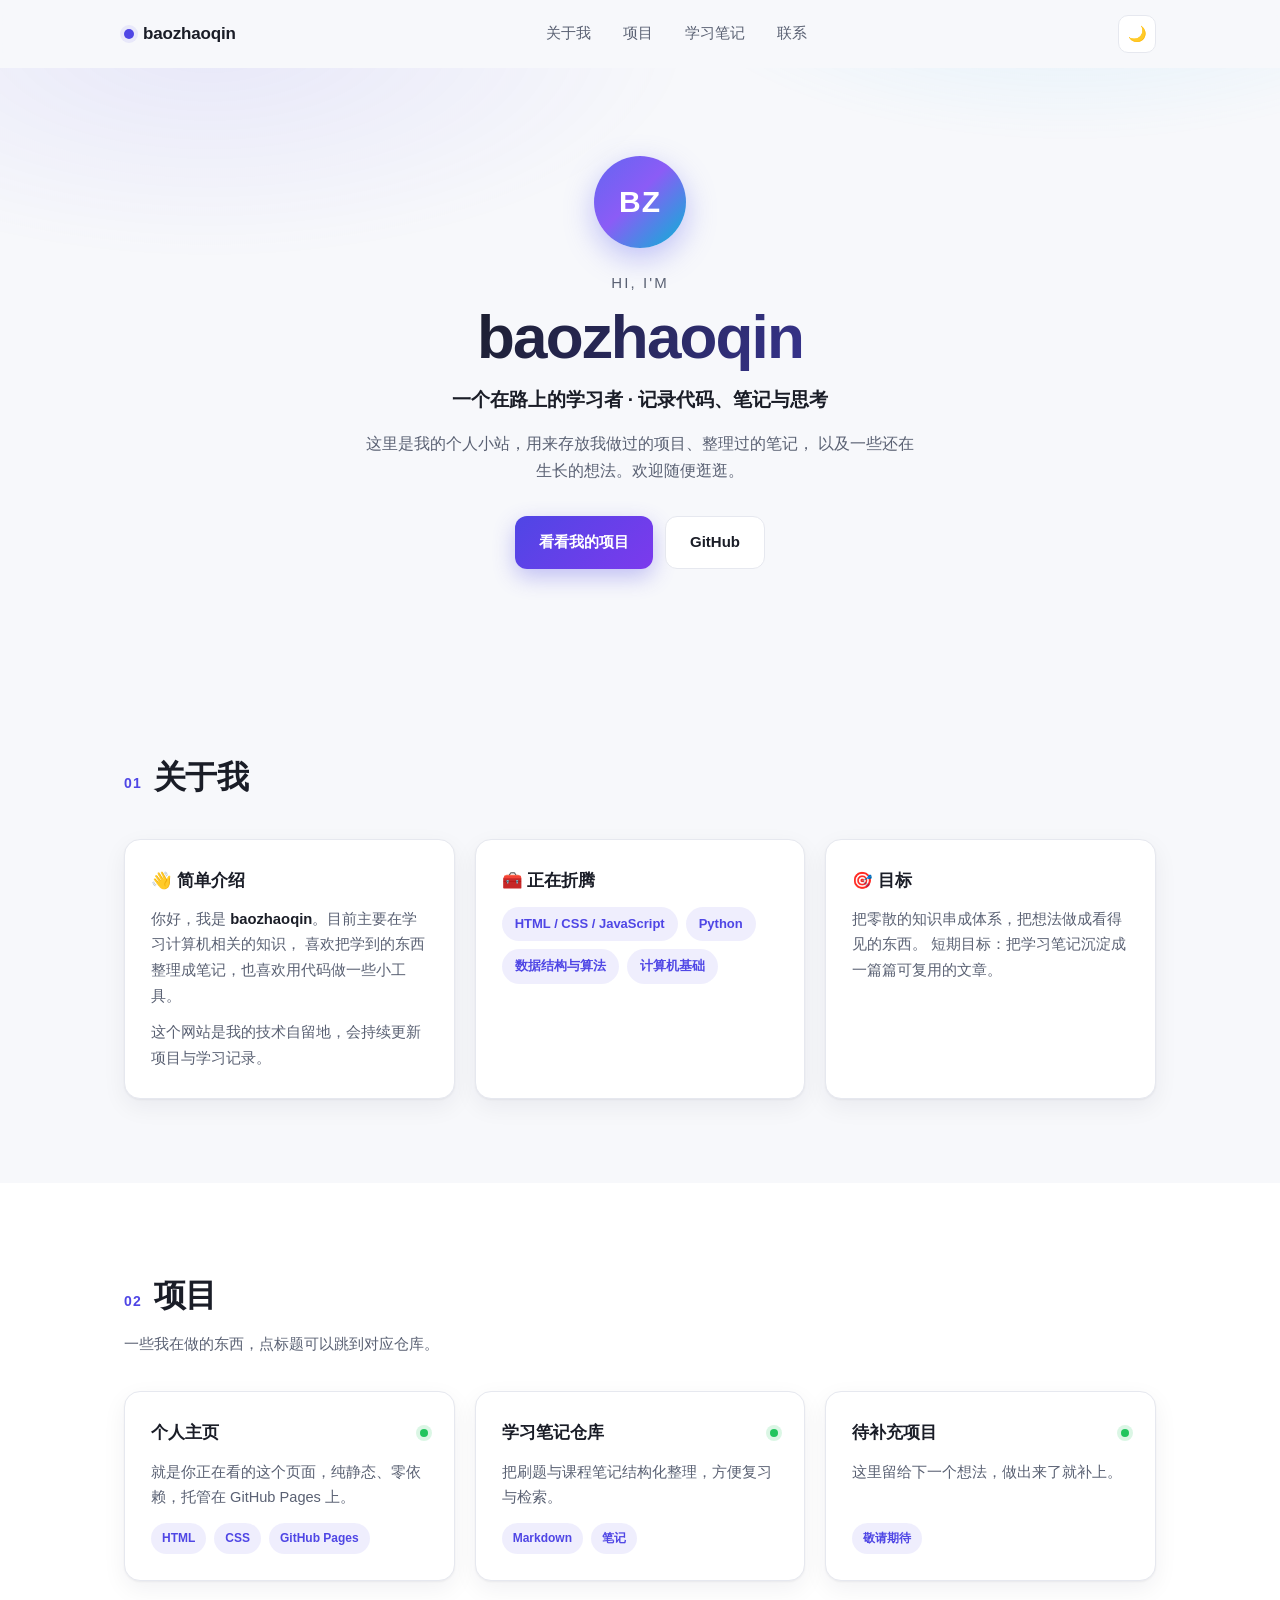
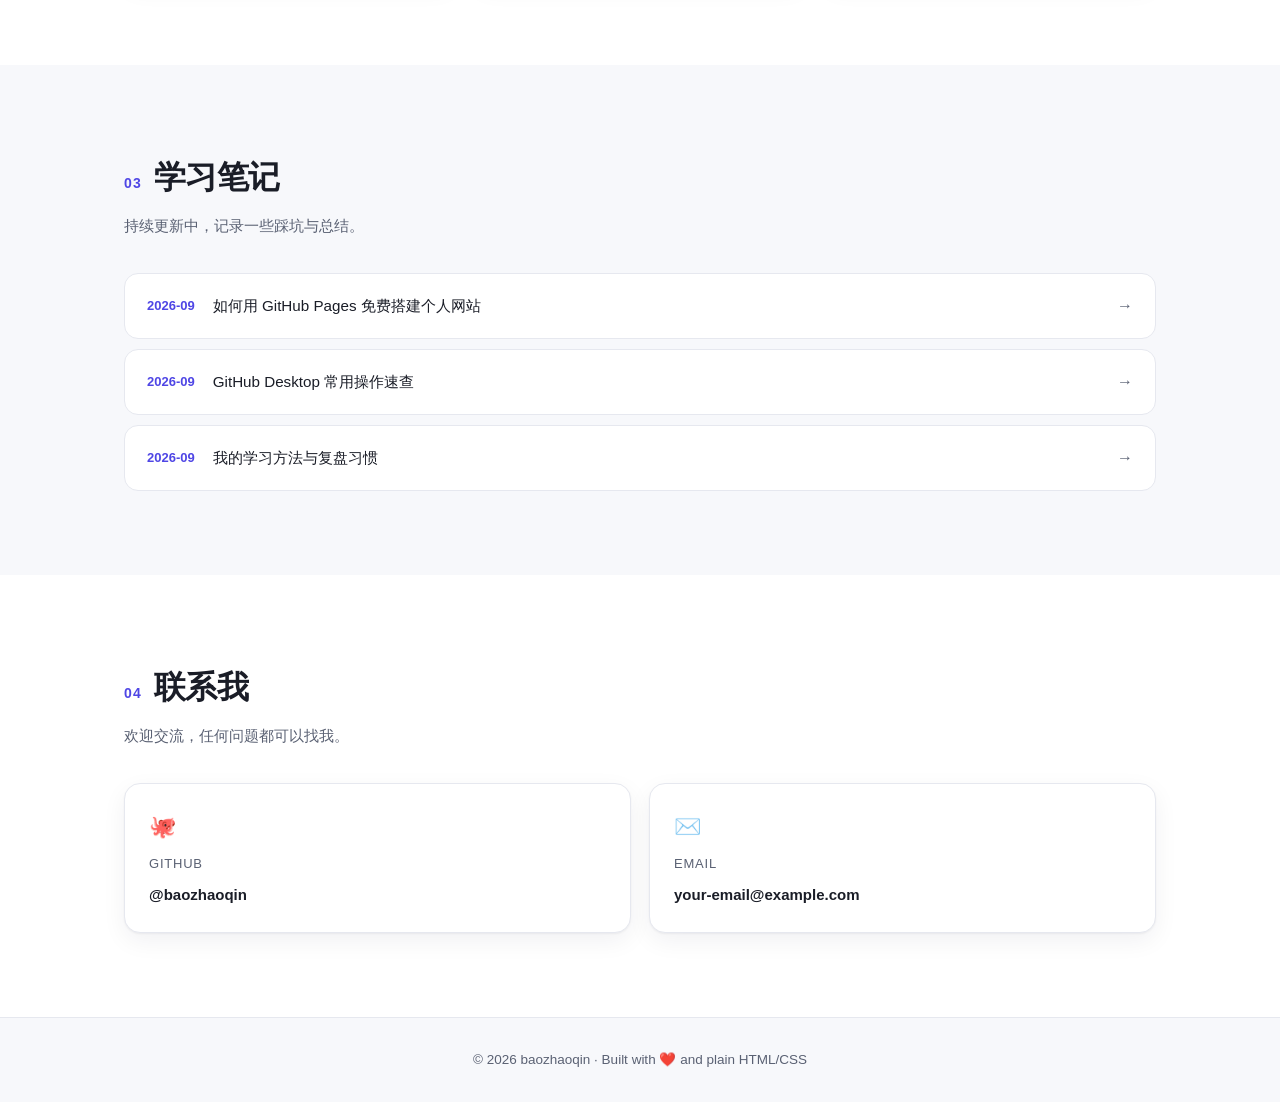
==== index.html @ 9c939b8f "Add personal homepage" ====
<!DOCTYPE html>
<html lang="zh-CN">
<head>
  <meta charset="UTF-8" />
  <meta name="viewport" content="width=device-width, initial-scale=1.0" />
  <title>baozhaoqin · Personal Homepage</title>
  <meta name="description" content="baozhaoqin 的个人主页 —— 项目、学习笔记与联系方式。" />
  <link rel="stylesheet" href="style.css" />
  <link rel="icon" href="data:image/svg+xml,<svg xmlns='http://www.w3.org/2000/svg' viewBox='0 0 100 100'><text y='.9em' font-size='90'>🌱</text></svg>" />
</head>
<body>
  <!-- ===== 顶部导航 ===== -->
  <header class="nav" id="nav">
    <div class="nav-inner">
      <a class="brand" href="#top">
        <span class="brand-dot"></span>baozhaoqin
      </a>

      <nav class="nav-links" id="navLinks">
        <a href="#about">关于我</a>
        <a href="#projects">项目</a>
        <a href="#notes">学习笔记</a>
        <a href="#contact">联系</a>
      </nav>

      <div class="nav-actions">
        <button class="theme-btn" id="themeBtn" type="button" aria-label="切换主题">
          <span id="themeIcon">🌙</span>
        </button>
        <button class="menu-btn" id="menuBtn" type="button" aria-label="菜单">
          <span></span><span></span><span></span>
        </button>
      </div>
    </div>
  </header>

  <main id="top">
    <!-- ===== 首屏 ===== -->
    <section class="hero">
      <div class="hero-bg" aria-hidden="true"></div>
      <div class="wrap hero-inner">
        <div class="avatar">BZ</div>
        <p class="hero-hello">Hi, I'm</p>
        <h1 class="hero-name">baozhaoqin</h1>
        <p class="hero-tagline">
          一个在路上的学习者 · 记录代码、笔记与思考
        </p>
        <p class="hero-desc">
          这里是我的个人小站，用来存放我做过的项目、整理过的笔记，
          以及一些还在生长的想法。欢迎随便逛逛。
        </p>
        <div class="hero-btns">
          <a class="btn btn-primary" href="#projects">看看我的项目</a>
          <a class="btn btn-ghost" href="https://github.com/baozhaoqin" target="_blank" rel="noopener">GitHub</a>
        </div>
      </div>
    </section>

    <!-- ===== 关于我 ===== -->
    <section class="section" id="about">
      <div class="wrap">
        <h2 class="section-title"><span class="num">01</span>关于我</h2>
        <div class="about-grid">
          <div class="card">
            <h3>👋 简单介绍</h3>
            <!-- 改成你自己的介绍 -->
            <p>
              你好，我是 <strong>baozhaoqin</strong>。目前主要在学习计算机相关的知识，
              喜欢把学到的东西整理成笔记，也喜欢用代码做一些小工具。
            </p>
            <p>
              这个网站是我的技术自留地，会持续更新项目与学习记录。
            </p>
          </div>
          <div class="card">
            <h3>🧰 正在折腾</h3>
            <ul class="tag-list">
              <li>HTML / CSS / JavaScript</li>
              <li>Python</li>
              <li>数据结构与算法</li>
              <li>计算机基础</li>
            </ul>
          </div>
          <div class="card">
            <h3>🎯 目标</h3>
            <p>
              把零散的知识串成体系，把想法做成看得见的东西。
              短期目标：把学习笔记沉淀成一篇篇可复用的文章。
            </p>
          </div>
        </div>
      </div>
    </section>

    <!-- ===== 项目 ===== -->
    <section class="section section-alt" id="projects">
      <div class="wrap">
        <h2 class="section-title"><span class="num">02</span>项目</h2>
        <p class="section-sub">一些我在做的东西，点标题可以跳到对应仓库。</p>

        <div class="project-grid">
          <!-- 复制一张 card 就能加新项目 -->
          <article class="project-card">
            <div class="project-head">
              <h3><a href="https://github.com/baozhaoqin" target="_blank" rel="noopener">个人主页</a></h3>
              <span class="dot"></span>
            </div>
            <p>就是你正在看的这个页面，纯静态、零依赖，托管在 GitHub Pages 上。</p>
            <ul class="tag-list small">
              <li>HTML</li><li>CSS</li><li>GitHub Pages</li>
            </ul>
          </article>

          <article class="project-card">
            <div class="project-head">
              <h3><a href="https://github.com/baozhaoqin" target="_blank" rel="noopener">学习笔记仓库</a></h3>
              <span class="dot"></span>
            </div>
            <p>把刷题与课程笔记结构化整理，方便复习与检索。</p>
            <ul class="tag-list small">
              <li>Markdown</li><li>笔记</li>
            </ul>
          </article>

          <article class="project-card">
            <div class="project-head">
              <h3><a href="https://github.com/baozhaoqin" target="_blank" rel="noopener">待补充项目</a></h3>
              <span class="dot"></span>
            </div>
            <p>这里留给下一个想法，做出来了就补上。</p>
            <ul class="tag-list small">
              <li>敬请期待</li>
            </ul>
          </article>
        </div>
      </div>
    </section>

    <!-- ===== 学习笔记 ===== -->
    <section class="section" id="notes">
      <div class="wrap">
        <h2 class="section-title"><span class="num">03</span>学习笔记</h2>
        <p class="section-sub">持续更新中，记录一些踩坑与总结。</p>

        <ul class="note-list">
          <!-- 想加一条就复制一组 li -->
          <li>
            <a href="#">
              <span class="note-date">2026-09</span>
              <span class="note-title">如何用 GitHub Pages 免费搭建个人网站</span>
              <span class="note-arrow">→</span>
            </a>
          </li>
          <li>
            <a href="#">
              <span class="note-date">2026-09</span>
              <span class="note-title">GitHub Desktop 常用操作速查</span>
              <span class="note-arrow">→</span>
            </a>
          </li>
          <li>
            <a href="#">
              <span class="note-date">2026-09</span>
              <span class="note-title">我的学习方法与复盘习惯</span>
              <span class="note-arrow">→</span>
            </a>
          </li>
        </ul>
      </div>
    </section>

    <!-- ===== 联系 ===== -->
    <section class="section section-alt" id="contact">
      <div class="wrap">
        <h2 class="section-title"><span class="num">04</span>联系我</h2>
        <p class="section-sub">欢迎交流，任何问题都可以找我。</p>

        <div class="contact-grid">
          <a class="contact-card" href="https://github.com/baozhaoqin" target="_blank" rel="noopener">
            <span class="contact-icon">🐙</span>
            <span class="contact-label">GitHub</span>
            <span class="contact-value">@baozhaoqin</span>
          </a>
          <a class="contact-card" href="mailto:your-email@example.com">
            <span class="contact-icon">✉️</span>
            <span class="contact-label">Email</span>
            <span class="contact-value">your-email@example.com</span>
          </a>
        </div>
      </div>
    </section>
  </main>

  <footer class="footer">
    <p>© <span id="year"></span> baozhaoqin · Built with ❤️ and plain HTML/CSS</p>
  </footer>

  <script>
    // 年份
    document.getElementById('year').textContent = new Date().getFullYear();

    // 移动端菜单
    const menuBtn = document.getElementById('menuBtn');
    const navLinks = document.getElementById('navLinks');
    menuBtn.addEventListener('click', () => {
      navLinks.classList.toggle('open');
    });
    navLinks.addEventListener('click', (e) => {
      if (e.target.tagName === 'A') navLinks.classList.remove('open');
    });

    // 滚动时导航栏加阴影
    const nav = document.getElementById('nav');
    const onScroll = () => nav.classList.toggle('scrolled', window.scrollY > 10);
    window.addEventListener('scroll', onScroll, { passive: true });
    onScroll();

    // 主题切换（记忆用户选择）
    const themeBtn = document.getElementById('themeBtn');
    const themeIcon = document.getElementById('themeIcon');
    const applyTheme = (t) => {
      document.documentElement.setAttribute('data-theme', t);
      themeIcon.textContent = t === 'dark' ? '☀️' : '🌙';
    };
    const saved = localStorage.getItem('theme');
    applyTheme(saved || 'light');
    themeBtn.addEventListener('click', () => {
      const next = document.documentElement.getAttribute('data-theme') === 'dark' ? 'light' : 'dark';
      applyTheme(next);
      localStorage.setItem('theme', next);
    });

    // 元素进入视口时淡入
    const io = new IntersectionObserver((entries) => {
      entries.forEach((en) => {
        if (en.isIntersecting) {
          en.target.classList.add('visible');
          io.unobserve(en.target);
        }
      });
    }, { threshold: 0.12 });
    document.querySelectorAll('.card, .project-card, .note-list li, .contact-card')
      .forEach((el) => { el.classList.add('reveal'); io.observe(el); });
  </script>
</body>
</html>
---- style.css ----
/* ===========================================================
   baozhaoqin.github.io  —  样式表
   零依赖 / 系统字体 / 响应式 / 支持明暗主题
   =========================================================== */

/* ---------- 1. 主题变量 ---------- */
:root {
  --bg: #f7f8fb;
  --bg-alt: #ffffff;
  --text: #1a1d27;
  --text-soft: #5a6173;
  --border: #e6e8ef;
  --card: #ffffff;
  --accent: #4f46e5;
  --accent-soft: rgba(79, 70, 229, 0.09);
  --shadow: 0 1px 2px rgba(20, 25, 45, 0.05), 0 8px 24px rgba(20, 25, 45, 0.06);
  --shadow-lg: 0 12px 40px rgba(20, 25, 45, 0.12);
  --radius: 16px;
  --max: 1080px;
  --nav-h: 68px;
}

[data-theme="dark"] {
  --bg: #0e1016;
  --bg-alt: #14171f;
  --text: #e9ecf5;
  --text-soft: #9aa3b8;
  --border: #242938;
  --card: #171b25;
  --accent: #8b8cff;
  --accent-soft: rgba(139, 140, 255, 0.14);
  --shadow: 0 1px 2px rgba(0, 0, 0, 0.4), 0 8px 24px rgba(0, 0, 0, 0.35);
  --shadow-lg: 0 12px 40px rgba(0, 0, 0, 0.5);
}

/* ---------- 2. 基础 ---------- */
* { box-sizing: border-box; margin: 0; padding: 0; }

html { scroll-behavior: smooth; }

body {
  font-family: -apple-system, BlinkMacSystemFont, "Segoe UI", "PingFang SC",
               "Hiragino Sans GB", "Microsoft YaHei", "Helvetica Neue", Arial, sans-serif;
  background: var(--bg);
  color: var(--text);
  line-height: 1.75;
  -webkit-font-smoothing: antialiased;
  transition: background .3s ease, color .3s ease;
}

a { color: inherit; text-decoration: none; }
img { max-width: 100%; display: block; }
ul { list-style: none; }

.wrap {
  width: 100%;
  max-width: var(--max);
  margin: 0 auto;
  padding: 0 24px;
}

/* ---------- 3. 导航 ---------- */
.nav {
  position: sticky;
  top: 0;
  z-index: 100;
  height: var(--nav-h);
  display: flex;
  align-items: center;
  background: color-mix(in srgb, var(--bg) 82%, transparent);
  backdrop-filter: saturate(180%) blur(14px);
  -webkit-backdrop-filter: saturate(180%) blur(14px);
  border-bottom: 1px solid transparent;
  transition: border-color .25s ease, box-shadow .25s ease;
}
.nav.scrolled {
  border-bottom-color: var(--border);
  box-shadow: 0 2px 16px rgba(20, 25, 45, .06);
}

.nav-inner {
  width: 100%;
  max-width: var(--max);
  margin: 0 auto;
  padding: 0 24px;
  display: flex;
  align-items: center;
  justify-content: space-between;
  gap: 20px;
}

.brand {
  display: flex;
  align-items: center;
  gap: 9px;
  font-weight: 700;
  font-size: 17px;
  letter-spacing: -0.01em;
}
.brand-dot {
  width: 10px; height: 10px;
  border-radius: 50%;
  background: var(--accent);
  box-shadow: 0 0 0 4px var(--accent-soft);
}

.nav-links { display: flex; gap: 4px; }
.nav-links a {
  padding: 8px 14px;
  border-radius: 10px;
  font-size: 14.5px;
  color: var(--text-soft);
  transition: color .2s ease, background .2s ease;
}
.nav-links a:hover { color: var(--text); background: var(--accent-soft); }

.nav-actions { display: flex; align-items: center; gap: 8px; }

.theme-btn,
.menu-btn {
  width: 38px; height: 38px;
  border: 1px solid var(--border);
  background: var(--card);
  color: var(--text);
  border-radius: 10px;
  cursor: pointer;
  font-size: 15px;
  display: grid;
  place-items: center;
  transition: transform .18s ease, border-color .2s ease;
}
.theme-btn:hover, .menu-btn:hover { transform: translateY(-1px); border-color: var(--accent); }

.menu-btn { display: none; flex-direction: column; gap: 4px; }
.menu-btn span {
  width: 16px; height: 2px;
  background: var(--text);
  border-radius: 2px;
  transition: .2s ease;
}

/* ---------- 4. 首屏 ---------- */
.hero {
  position: relative;
  padding: 88px 0 96px;
  overflow: hidden;
}
.hero-bg {
  position: absolute;
  inset: -40% -10% auto -10%;
  height: 620px;
  background:
    radial-gradient(46% 52% at 22% 34%, var(--accent-soft) 0%, transparent 68%),
    radial-gradient(40% 46% at 78% 18%, rgba(56, 189, 248, .14) 0%, transparent 70%);
  filter: blur(6px);
  pointer-events: none;
}
.hero-inner { position: relative; text-align: center; }

.avatar {
  width: 92px; height: 92px;
  margin: 0 auto 22px;
  border-radius: 50%;
  display: grid;
  place-items: center;
  font-size: 30px;
  font-weight: 700;
  letter-spacing: 1px;
  color: #fff;
  background: linear-gradient(135deg, #6366f1, #8b5cf6 45%, #06b6d4);
  box-shadow: 0 10px 30px rgba(99, 102, 241, .38);
}

.hero-hello {
  color: var(--text-soft);
  font-size: 15px;
  letter-spacing: .14em;
  text-transform: uppercase;
}
.hero-name {
  font-size: clamp(38px, 7vw, 62px);
  line-height: 1.14;
  letter-spacing: -0.03em;
  margin: 6px 0 10px;
  background: linear-gradient(120deg, var(--text) 30%, var(--accent));
  -webkit-background-clip: text;
  background-clip: text;
  -webkit-text-fill-color: transparent;
}
.hero-tagline {
  font-size: clamp(16px, 2.2vw, 19px);
  font-weight: 600;
  margin-bottom: 14px;
}
.hero-desc {
  max-width: 560px;
  margin: 0 auto;
  color: var(--text-soft);
  font-size: 15.5px;
}

.hero-btns {
  margin-top: 32px;
  display: flex;
  gap: 12px;
  justify-content: center;
  flex-wrap: wrap;
}
.btn {
  display: inline-flex;
  align-items: center;
  gap: 8px;
  padding: 12px 24px;
  border-radius: 12px;
  font-size: 15px;
  font-weight: 600;
  transition: transform .18s ease, box-shadow .25s ease, background .2s ease;
}
.btn-primary {
  color: #fff;
  background: linear-gradient(135deg, #4f46e5, #7c3aed);
  box-shadow: 0 8px 22px rgba(79, 70, 229, .32);
}
.btn-primary:hover { transform: translateY(-2px); box-shadow: 0 12px 30px rgba(79, 70, 229, .42); }
.btn-ghost {
  border: 1px solid var(--border);
  background: var(--card);
  color: var(--text);
}
.btn-ghost:hover { transform: translateY(-2px); border-color: var(--accent); }

/* ---------- 5. 区块通用 ---------- */
.section { padding: 84px 0; }
.section-alt { background: var(--bg-alt); }

.section-title {
  display: flex;
  align-items: baseline;
  gap: 12px;
  font-size: clamp(24px, 3.6vw, 32px);
  letter-spacing: -0.02em;
  margin-bottom: 8px;
}
.section-title .num {
  font-size: 14px;
  font-weight: 700;
  color: var(--accent);
  font-variant-numeric: tabular-nums;
  letter-spacing: .08em;
}
.section-sub {
  color: var(--text-soft);
  font-size: 15px;
  margin-bottom: 34px;
}

/* ---------- 6. 关于我 ---------- */
.about-grid {
  margin-top: 34px;
  display: grid;
  grid-template-columns: repeat(auto-fit, minmax(260px, 1fr));
  gap: 20px;
}
.card {
  background: var(--card);
  border: 1px solid var(--border);
  border-radius: var(--radius);
  padding: 26px;
  box-shadow: var(--shadow);
  transition: transform .25s ease, box-shadow .25s ease, border-color .25s ease;
}
.card:hover {
  transform: translateY(-4px);
  box-shadow: var(--shadow-lg);
  border-color: color-mix(in srgb, var(--accent) 40%, var(--border));
}
.card h3 { font-size: 16.5px; margin-bottom: 12px; }
.card p { color: var(--text-soft); font-size: 14.8px; }
.card p + p { margin-top: 10px; }
.card strong { color: var(--text); }

/* ---------- 7. 标签 ---------- */
.tag-list { display: flex; flex-wrap: wrap; gap: 8px; }
.tag-list li {
  font-size: 13px;
  padding: 5px 12px;
  border-radius: 999px;
  background: var(--accent-soft);
  color: var(--accent);
  font-weight: 600;
  border: 1px solid transparent;
}
.tag-list.small li { font-size: 12px; padding: 4px 10px; }

/* ---------- 8. 项目 ---------- */
.project-grid {
  display: grid;
  grid-template-columns: repeat(auto-fit, minmax(280px, 1fr));
  gap: 20px;
}
.project-card {
  background: var(--card);
  border: 1px solid var(--border);
  border-radius: var(--radius);
  padding: 26px;
  box-shadow: var(--shadow);
  display: flex;
  flex-direction: column;
  gap: 12px;
  transition: transform .25s ease, box-shadow .25s ease, border-color .25s ease;
}
.project-card:hover {
  transform: translateY(-4px);
  box-shadow: var(--shadow-lg);
  border-color: color-mix(in srgb, var(--accent) 40%, var(--border));
}
.project-head {
  display: flex;
  align-items: center;
  justify-content: space-between;
  gap: 10px;
}
.project-head h3 { font-size: 17px; }
.project-head h3 a { transition: color .2s ease; }
.project-head h3 a:hover { color: var(--accent); }
.project-head .dot {
  width: 8px; height: 8px;
  border-radius: 50%;
  background: #22c55e;
  box-shadow: 0 0 0 4px rgba(34, 197, 94, .16);
  flex: 0 0 auto;
}
.project-card p { color: var(--text-soft); font-size: 14.6px; flex: 1; }

/* ---------- 9. 笔记列表 ---------- */
.note-list { display: flex; flex-direction: column; gap: 10px; margin-top: 30px; }
.note-list a {
  display: flex;
  align-items: center;
  gap: 18px;
  padding: 18px 22px;
  background: var(--card);
  border: 1px solid var(--border);
  border-radius: 14px;
  transition: transform .22s ease, border-color .22s ease, box-shadow .22s ease;
}
.note-list a:hover {
  transform: translateX(6px);
  border-color: var(--accent);
  box-shadow: var(--shadow);
}
.note-date {
  font-size: 13px;
  color: var(--accent);
  font-weight: 700;
  font-variant-numeric: tabular-nums;
  flex: 0 0 auto;
}
.note-title { flex: 1; font-size: 15.2px; }
.note-arrow { color: var(--text-soft); transition: transform .22s ease; }
.note-list a:hover .note-arrow { transform: translateX(4px); color: var(--accent); }

/* ---------- 10. 联系 ---------- */
.contact-grid {
  display: grid;
  grid-template-columns: repeat(auto-fit, minmax(220px, 1fr));
  gap: 18px;
  margin-top: 30px;
}
.contact-card {
  background: var(--card);
  border: 1px solid var(--border);
  border-radius: var(--radius);
  padding: 24px;
  display: flex;
  flex-direction: column;
  gap: 6px;
  box-shadow: var(--shadow);
  transition: transform .25s ease, box-shadow .25s ease, border-color .25s ease;
}
.contact-card:hover {
  transform: translateY(-4px);
  box-shadow: var(--shadow-lg);
  border-color: var(--accent);
}
.contact-icon { font-size: 22px; }
.contact-label { font-size: 13px; color: var(--text-soft); letter-spacing: .06em; text-transform: uppercase; }
.contact-value { font-weight: 600; font-size: 15px; word-break: break-all; }

/* ---------- 11. 页脚 ---------- */
.footer {
  border-top: 1px solid var(--border);
  padding: 30px 24px;
  text-align: center;
  color: var(--text-soft);
  font-size: 13.5px;
}

/* ---------- 12. 滚动淡入 ---------- */
.reveal {
  opacity: 0;
  transform: translateY(18px);
  transition: opacity .6s cubic-bezier(.22,.61,.36,1), transform .6s cubic-bezier(.22,.61,.36,1);
}
.reveal.visible { opacity: 1; transform: none; }

/* ---------- 13. 响应式 ---------- */
@media (max-width: 760px) {
  :root { --nav-h: 60px; }

  .menu-btn { display: flex; }

  .nav-links {
    position: absolute;
    top: var(--nav-h);
    left: 0; right: 0;
    flex-direction: column;
    gap: 2px;
    padding: 12px 16px 18px;
    background: var(--bg-alt);
    border-bottom: 1px solid var(--border);
    box-shadow: var(--shadow);
    display: none;
  }
  .nav-links.open { display: flex; }
  .nav-links a { padding: 12px 14px; font-size: 15px; }

  .hero { padding: 56px 0 68px; }
  .section { padding: 62px 0; }
  .wrap { padding: 0 18px; }
  .nav-inner { padding: 0 18px; }

  .note-list a { gap: 12px; padding: 16px 16px; }
  .note-title { font-size: 14.6px; }
}

/* 尊重系统「减少动态效果」设置 */
@media (prefers-reduced-motion: reduce) {
  html { scroll-behavior: auto; }
  .reveal { opacity: 1; transform: none; transition: none; }
  * { animation: none !important; }
}
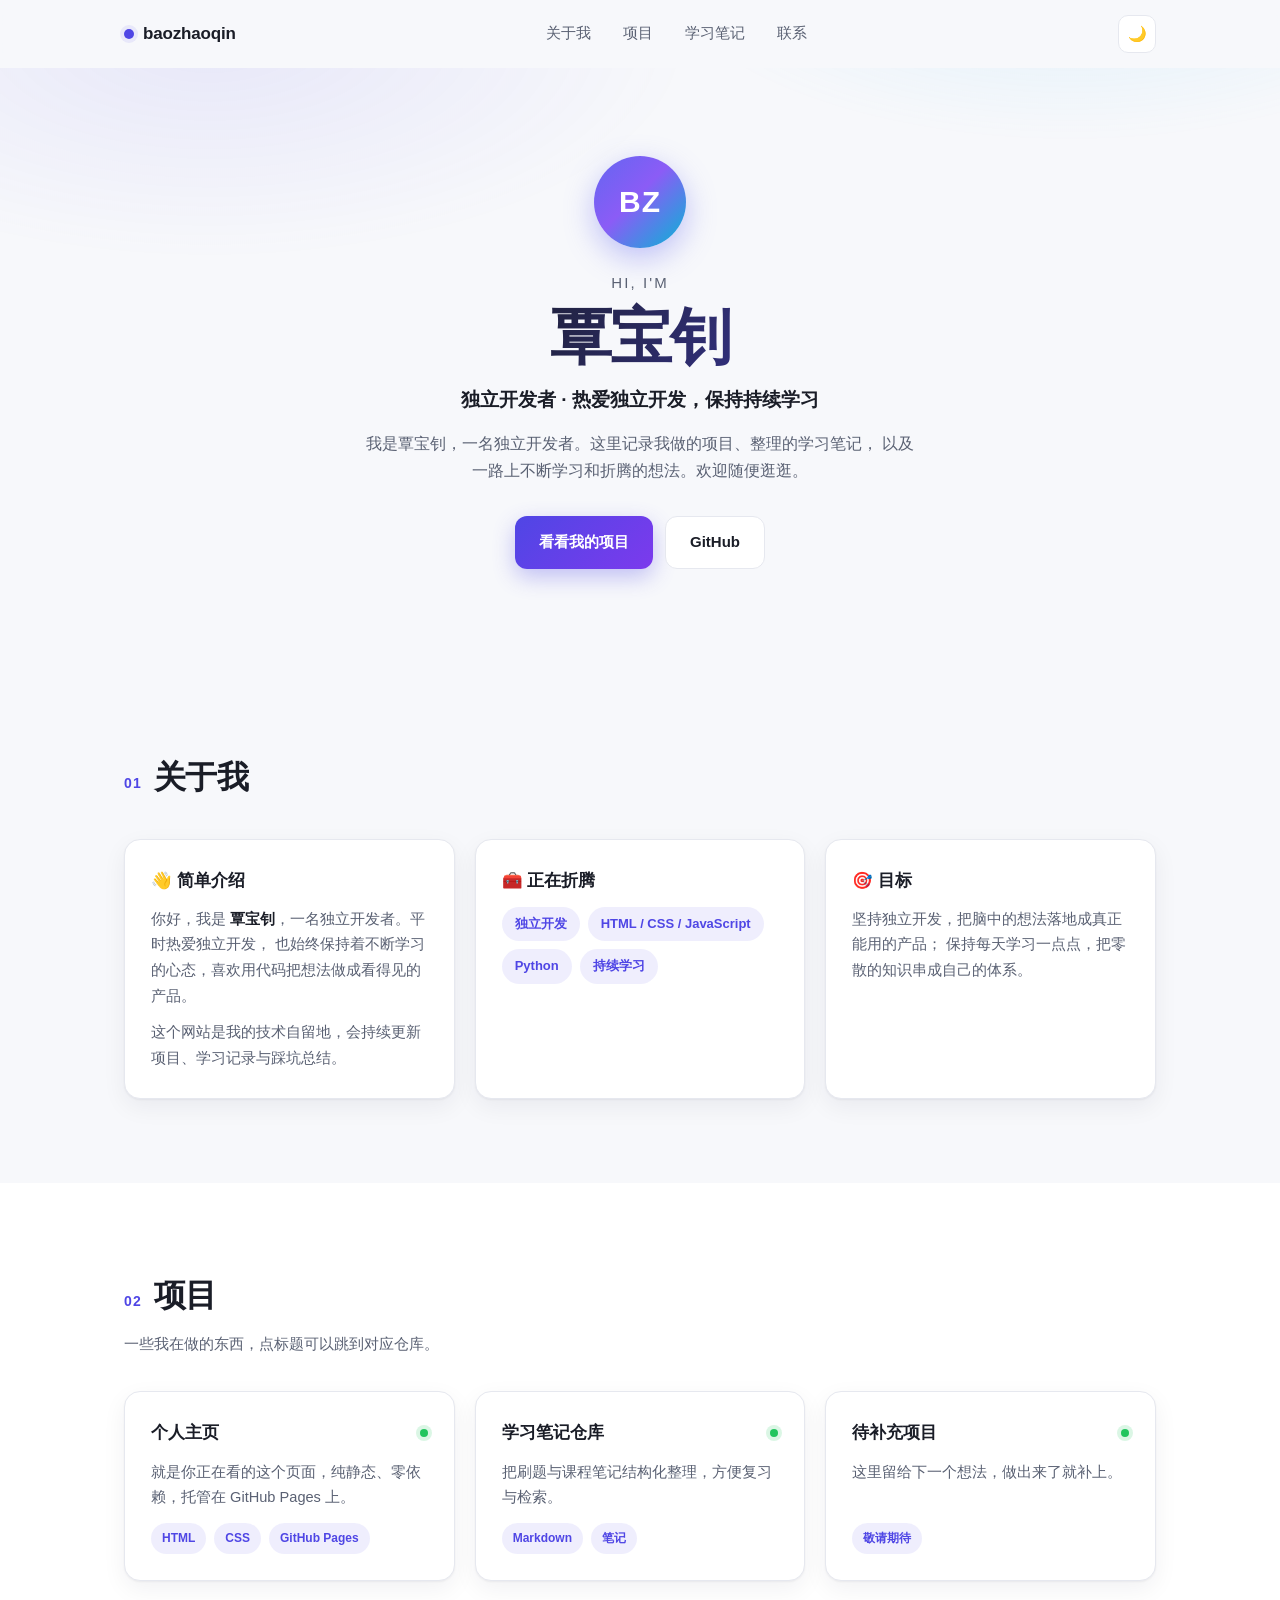
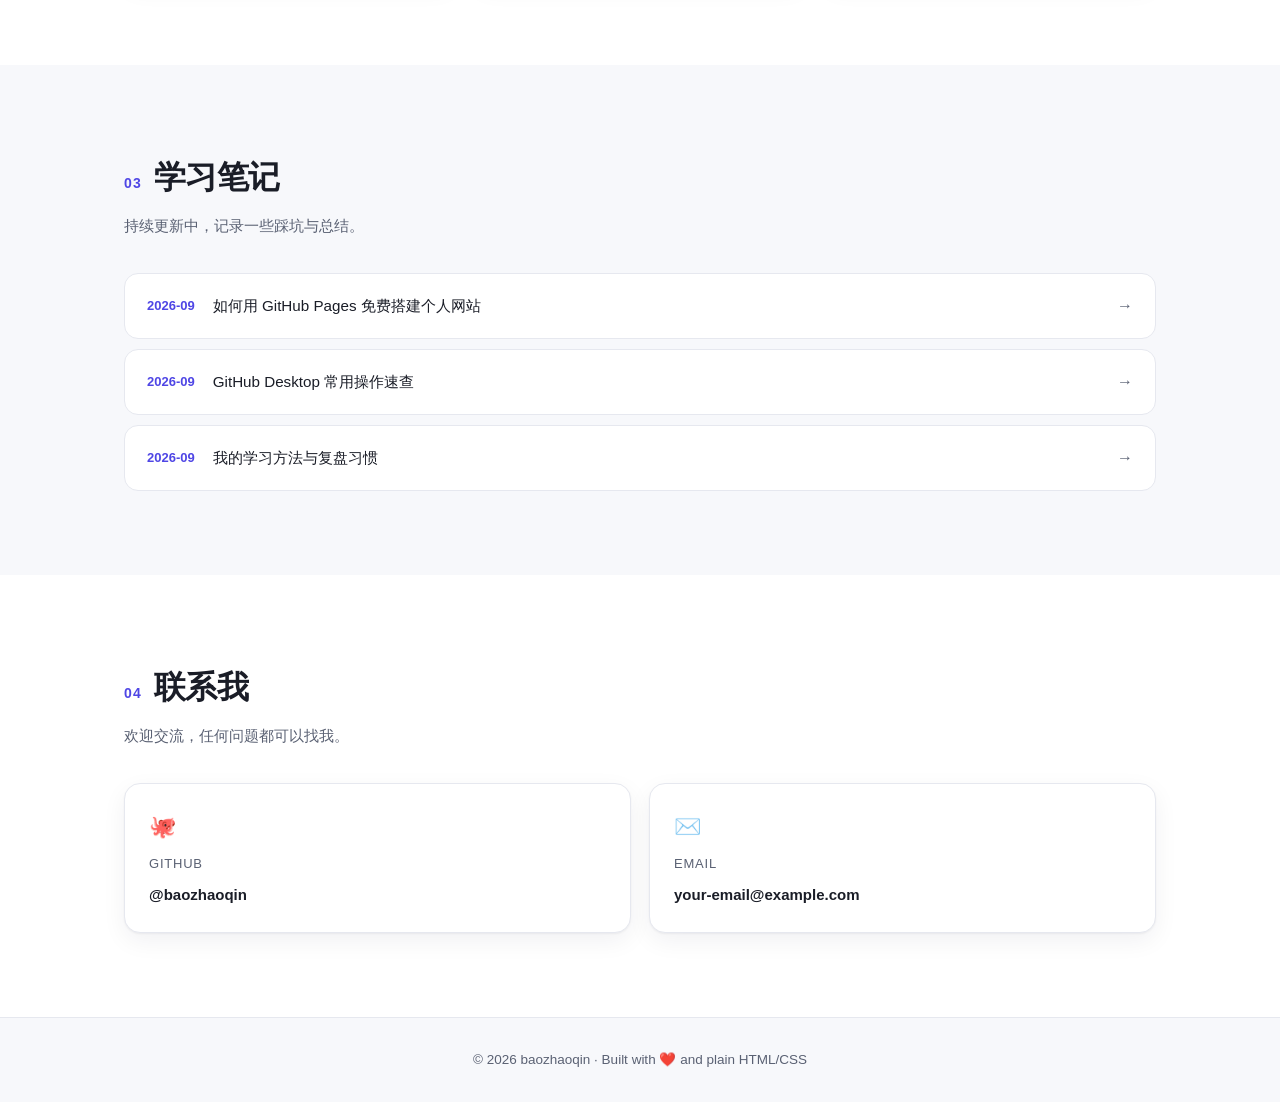
==== commit 88f1f01a: "Update profile name and intro" ====
--- a/index.html
+++ b/index.html
@@ -4,9 +4,9 @@
   <meta charset="UTF-8" />
   <meta name="viewport" content="width=device-width, initial-scale=1.0" />
   <title>baozhaoqin · Personal Homepage</title>
-  <meta name="description" content="baozhaoqin 的个人主页 —— 项目、学习笔记与联系方式。" />
+  <meta name="description" content="覃宝钊 的个人主页 —— 独立开发者，记录项目、学习笔记与联系方式。" />
   <link rel="stylesheet" href="style.css" />
-  <link rel="icon" href="data:image/svg+xml,<svg xmlns='http://www.w3.org/2000/svg' viewBox='0 0 100 100'><text y='.9em' font-size='90'>🌱</text></svg>" />
+  <link rel="icon" href="data:image/svg+xml;charset=utf-8,%3Csvg xmlns='http://www.w3.org/2000/svg' viewBox='0 0 100 100'%3E%3Ctext y='.9em' font-size='90'%3E%F0%9F%8C%B1%3C/text%3E%3C/svg%3E" />
 </head>
 <body>
   <!-- ===== 顶部导航 ===== -->
@@ -41,13 +41,13 @@
       <div class="wrap hero-inner">
         <div class="avatar">BZ</div>
         <p class="hero-hello">Hi, I'm</p>
-        <h1 class="hero-name">baozhaoqin</h1>
+        <h1 class="hero-name">覃宝钊</h1>
         <p class="hero-tagline">
-          一个在路上的学习者 · 记录代码、笔记与思考
+          独立开发者 · 热爱独立开发，保持持续学习
         </p>
         <p class="hero-desc">
-          这里是我的个人小站，用来存放我做过的项目、整理过的笔记，
-          以及一些还在生长的想法。欢迎随便逛逛。
+          我是覃宝钊，一名独立开发者。这里记录我做的项目、整理的学习笔记，
+          以及一路上不断学习和折腾的想法。欢迎随便逛逛。
         </p>
         <div class="hero-btns">
           <a class="btn btn-primary" href="#projects">看看我的项目</a>
@@ -65,27 +65,27 @@
             <h3>👋 简单介绍</h3>
             <!-- 改成你自己的介绍 -->
             <p>
-              你好，我是 <strong>baozhaoqin</strong>。目前主要在学习计算机相关的知识，
-              喜欢把学到的东西整理成笔记，也喜欢用代码做一些小工具。
+              你好，我是 <strong>覃宝钊</strong>，一名独立开发者。平时热爱独立开发，
+              也始终保持着不断学习的心态，喜欢用代码把想法做成看得见的产品。
             </p>
             <p>
-              这个网站是我的技术自留地，会持续更新项目与学习记录。
+              这个网站是我的技术自留地，会持续更新项目、学习记录与踩坑总结。
             </p>
           </div>
           <div class="card">
             <h3>🧰 正在折腾</h3>
             <ul class="tag-list">
+              <li>独立开发</li>
               <li>HTML / CSS / JavaScript</li>
               <li>Python</li>
-              <li>数据结构与算法</li>
-              <li>计算机基础</li>
+              <li>持续学习</li>
             </ul>
           </div>
           <div class="card">
             <h3>🎯 目标</h3>
             <p>
-              把零散的知识串成体系，把想法做成看得见的东西。
-              短期目标：把学习笔记沉淀成一篇篇可复用的文章。
+              坚持独立开发，把脑中的想法落地成真正能用的产品；
+              保持每天学习一点点，把零散的知识串成自己的体系。
             </p>
           </div>
         </div>
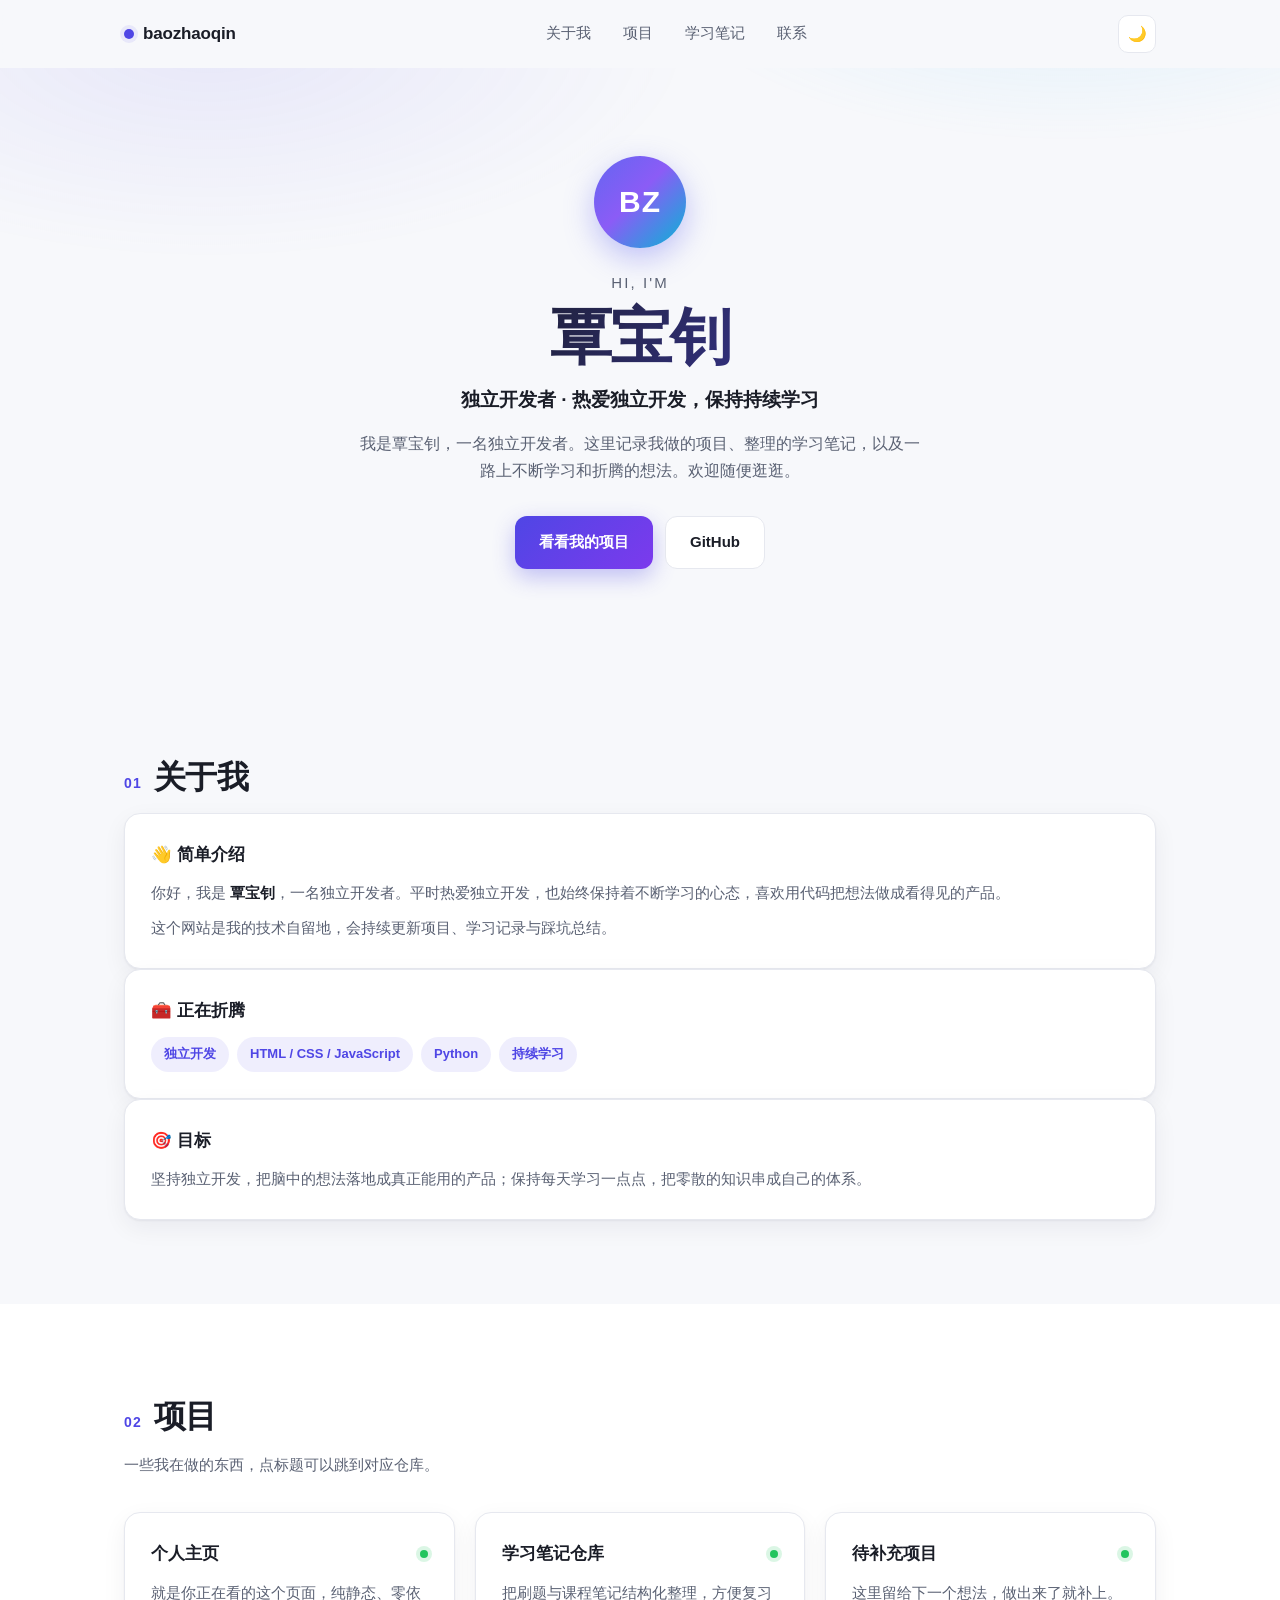
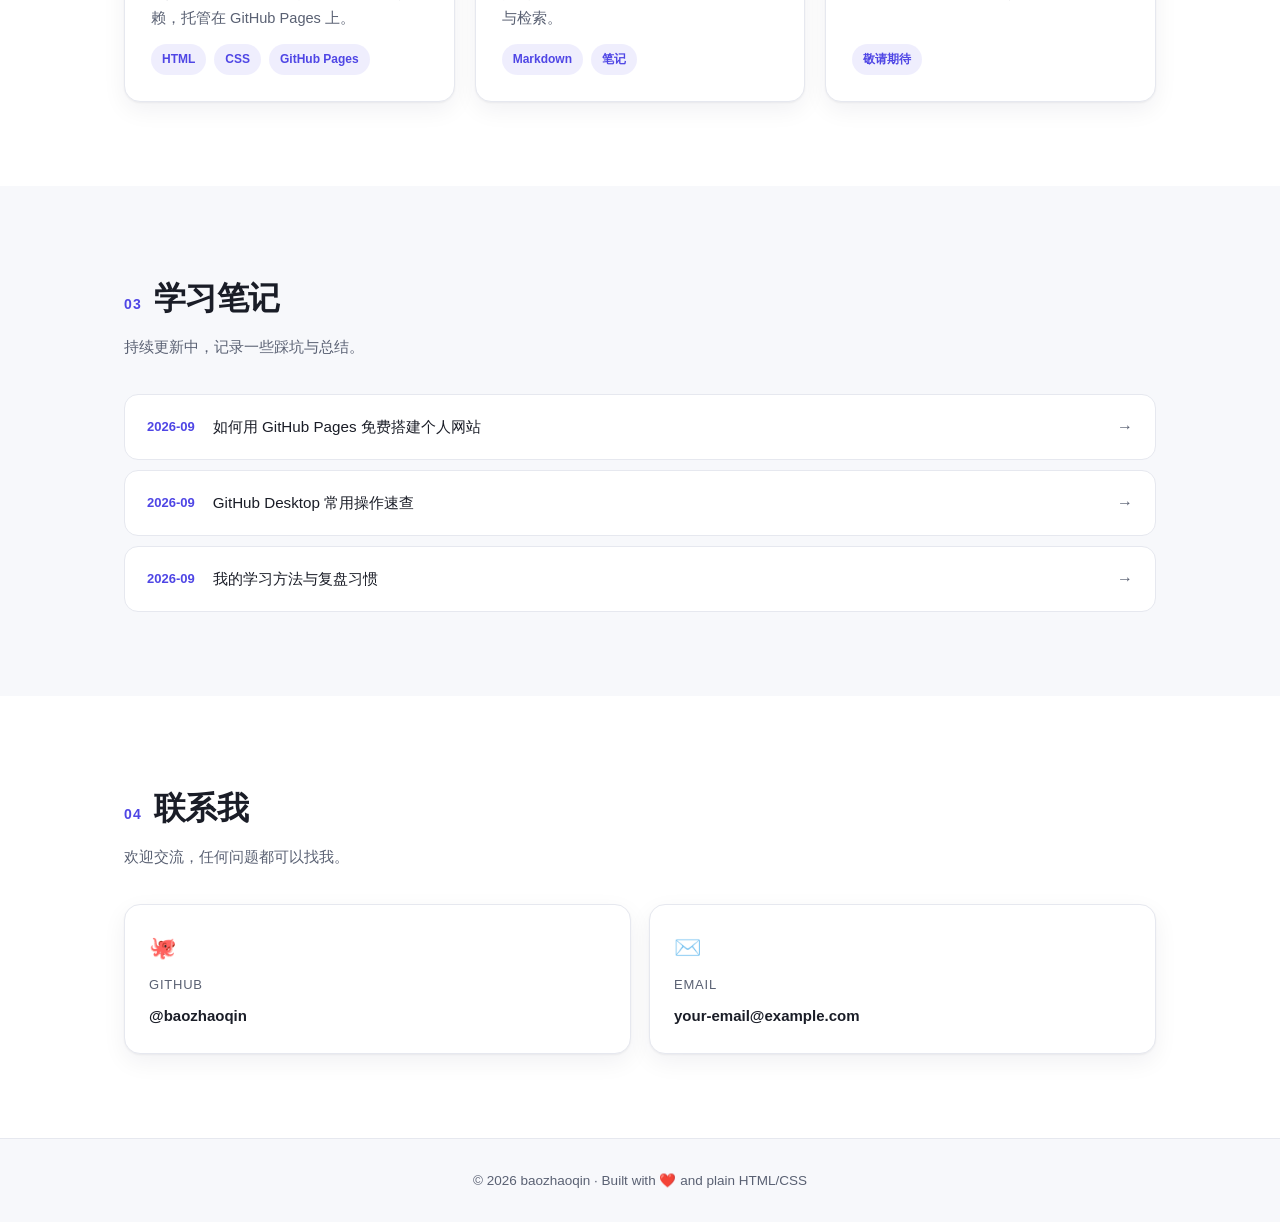
==== commit d0288736: "模块化" ====
--- a/index.html
+++ b/index.html
@@ -5,242 +5,221 @@
   <meta name="viewport" content="width=device-width, initial-scale=1.0" />
   <title>baozhaoqin · Personal Homepage</title>
   <meta name="description" content="覃宝钊 的个人主页 —— 独立开发者，记录项目、学习笔记与联系方式。" />
-  <link rel="stylesheet" href="style.css" />
+  <meta name="author" content="覃宝钊" />
+
+  <!-- 样式按层引入：变量 → 基础 → 布局 → 组件 -->
+  <link rel="stylesheet" href="assets/css/tokens.css" />
+  <link rel="stylesheet" href="assets/css/base.css" />
+  <link rel="stylesheet" href="assets/css/layout.css" />
+  <link rel="stylesheet" href="assets/css/components.css" />
+
   <link rel="icon" href="data:image/svg+xml;charset=utf-8,%3Csvg xmlns='http://www.w3.org/2000/svg' viewBox='0 0 100 100'%3E%3Ctext y='.9em' font-size='90'%3E%F0%9F%8C%B1%3C/text%3E%3C/svg%3E" />
 </head>
 <body>
-  <!-- ===== 顶部导航 ===== -->
-  <header class="nav" id="nav">
-    <div class="nav-inner">
-      <a class="brand" href="#top">
-        <span class="brand-dot"></span>baozhaoqin
+<header class="nav" id="nav">
+  <div class="nav-inner">
+    <a class="brand" href="#top">
+      <span class="brand-dot"></span>baozhaoqin
+    </a>
+
+    <nav class="nav-links" id="navLinks">
+
+      <a href="#about">关于我</a>
+
+      <a href="#projects">项目</a>
+
+      <a href="#notes">学习笔记</a>
+
+      <a href="#contact">联系</a>
+
+    </nav>
+
+    <div class="nav-actions">
+      <button class="theme-btn" id="themeBtn" type="button" aria-label="切换主题">
+        <span id="themeIcon">🌙</span>
+      </button>
+      <button class="menu-btn" id="menuBtn" type="button" aria-label="菜单">
+        <span></span><span></span><span></span>
+      </button>
+    </div>
+  </div>
+</header>
+
+<main id="top">
+<section class="hero">
+  <div class="hero-bg" aria-hidden="true"></div>
+  <div class="wrap hero-inner">
+    <div class="avatar">BZ</div>
+    <p class="hero-hello">Hi, I'm</p>
+    <h1 class="hero-name">覃宝钊</h1>
+    <p class="hero-tagline">独立开发者 · 热爱独立开发，保持持续学习</p>
+    <p class="hero-desc">我是覃宝钊，一名独立开发者。这里记录我做的项目、整理的学习笔记，以及一路上不断学习和折腾的想法。欢迎随便逛逛。</p>
+    <div class="hero-btns">
+
+      <a class="btn btn-primary" href="#projects">看看我的项目</a>
+
+      <a class="btn btn-ghost" href="https://github.com/baozhaoqin" target="_blank" rel="noopener">GitHub</a>
+
+    </div>
+  </div>
+</section>
+<section class="section" id="about">
+  <div class="wrap">
+    <h2 class="section-title"><span class="num">01</span>关于我</h2>
+    <div class="about-grid">
+
+      <div class="card">
+        <h3>👋 简单介绍</h3>
+
+        <p>你好，我是 <strong>覃宝钊</strong>，一名独立开发者。平时热爱独立开发，也始终保持着不断学习的心态，喜欢用代码把想法做成看得见的产品。</p>
+
+        <p>这个网站是我的技术自留地，会持续更新项目、学习记录与踩坑总结。</p>
+
+      </div>
+
+      <div class="card">
+        <h3>🧰 正在折腾</h3>
+
+        <ul class="tag-list">
+
+          <li>独立开发</li>
+
+          <li>HTML / CSS / JavaScript</li>
+
+          <li>Python</li>
+
+          <li>持续学习</li>
+
+        </ul>
+
+      </div>
+
+      <div class="card">
+        <h3>🎯 目标</h3>
+
+        <p>坚持独立开发，把脑中的想法落地成真正能用的产品；保持每天学习一点点，把零散的知识串成自己的体系。</p>
+
+      </div>
+
+    </div>
+  </div>
+</section>
+<section class="section section-alt" id="projects">
+  <div class="wrap">
+    <h2 class="section-title"><span class="num">02</span>项目</h2>
+    <p class="section-sub">一些我在做的东西，点标题可以跳到对应仓库。</p>
+
+    <div class="project-grid">
+
+      <article class="project-card">
+        <div class="project-head">
+          <h3><a href="https://github.com/baozhaoqin" target="_blank" rel="noopener">个人主页</a></h3>
+          <span class="dot"></span>
+        </div>
+        <p>就是你正在看的这个页面，纯静态、零依赖，托管在 GitHub Pages 上。</p>
+        <ul class="tag-list small">
+
+          <li>HTML</li>
+
+          <li>CSS</li>
+
+          <li>GitHub Pages</li>
+
+        </ul>
+      </article>
+
+      <article class="project-card">
+        <div class="project-head">
+          <h3><a href="https://github.com/baozhaoqin" target="_blank" rel="noopener">学习笔记仓库</a></h3>
+          <span class="dot"></span>
+        </div>
+        <p>把刷题与课程笔记结构化整理，方便复习与检索。</p>
+        <ul class="tag-list small">
+
+          <li>Markdown</li>
+
+          <li>笔记</li>
+
+        </ul>
+      </article>
+
+      <article class="project-card">
+        <div class="project-head">
+          <h3><a href="https://github.com/baozhaoqin" target="_blank" rel="noopener">待补充项目</a></h3>
+          <span class="dot"></span>
+        </div>
+        <p>这里留给下一个想法，做出来了就补上。</p>
+        <ul class="tag-list small">
+
+          <li>敬请期待</li>
+
+        </ul>
+      </article>
+
+    </div>
+  </div>
+</section>
+<section class="section" id="notes">
+  <div class="wrap">
+    <h2 class="section-title"><span class="num">03</span>学习笔记</h2>
+    <p class="section-sub">持续更新中，记录一些踩坑与总结。</p>
+
+    <ul class="note-list">
+
+      <li>
+        <a href="#">
+          <span class="note-date">2026-09</span>
+          <span class="note-title">如何用 GitHub Pages 免费搭建个人网站</span>
+          <span class="note-arrow">→</span>
+        </a>
+      </li>
+
+      <li>
+        <a href="#">
+          <span class="note-date">2026-09</span>
+          <span class="note-title">GitHub Desktop 常用操作速查</span>
+          <span class="note-arrow">→</span>
+        </a>
+      </li>
+
+      <li>
+        <a href="#">
+          <span class="note-date">2026-09</span>
+          <span class="note-title">我的学习方法与复盘习惯</span>
+          <span class="note-arrow">→</span>
+        </a>
+      </li>
+
+    </ul>
+  </div>
+</section>
+<section class="section section-alt" id="contact">
+  <div class="wrap">
+    <h2 class="section-title"><span class="num">04</span>联系我</h2>
+    <p class="section-sub">欢迎交流，任何问题都可以找我。</p>
+
+    <div class="contact-grid">
+
+      <a class="contact-card" href="https://github.com/baozhaoqin" target="_blank" rel="noopener">
+        <span class="contact-icon">🐙</span>
+        <span class="contact-label">GitHub</span>
+        <span class="contact-value">@baozhaoqin</span>
       </a>
 
-      <nav class="nav-links" id="navLinks">
-        <a href="#about">关于我</a>
-        <a href="#projects">项目</a>
-        <a href="#notes">学习笔记</a>
-        <a href="#contact">联系</a>
-      </nav>
-
-      <div class="nav-actions">
-        <button class="theme-btn" id="themeBtn" type="button" aria-label="切换主题">
-          <span id="themeIcon">🌙</span>
-        </button>
-        <button class="menu-btn" id="menuBtn" type="button" aria-label="菜单">
-          <span></span><span></span><span></span>
-        </button>
-      </div>
-    </div>
-  </header>
-
-  <main id="top">
-    <!-- ===== 首屏 ===== -->
-    <section class="hero">
-      <div class="hero-bg" aria-hidden="true"></div>
-      <div class="wrap hero-inner">
-        <div class="avatar">BZ</div>
-        <p class="hero-hello">Hi, I'm</p>
-        <h1 class="hero-name">覃宝钊</h1>
-        <p class="hero-tagline">
-          独立开发者 · 热爱独立开发，保持持续学习
-        </p>
-        <p class="hero-desc">
-          我是覃宝钊，一名独立开发者。这里记录我做的项目、整理的学习笔记，
-          以及一路上不断学习和折腾的想法。欢迎随便逛逛。
-        </p>
-        <div class="hero-btns">
-          <a class="btn btn-primary" href="#projects">看看我的项目</a>
-          <a class="btn btn-ghost" href="https://github.com/baozhaoqin" target="_blank" rel="noopener">GitHub</a>
-        </div>
-      </div>
-    </section>
-
-    <!-- ===== 关于我 ===== -->
-    <section class="section" id="about">
-      <div class="wrap">
-        <h2 class="section-title"><span class="num">01</span>关于我</h2>
-        <div class="about-grid">
-          <div class="card">
-            <h3>👋 简单介绍</h3>
-            <!-- 改成你自己的介绍 -->
-            <p>
-              你好，我是 <strong>覃宝钊</strong>，一名独立开发者。平时热爱独立开发，
-              也始终保持着不断学习的心态，喜欢用代码把想法做成看得见的产品。
-            </p>
-            <p>
-              这个网站是我的技术自留地，会持续更新项目、学习记录与踩坑总结。
-            </p>
-          </div>
-          <div class="card">
-            <h3>🧰 正在折腾</h3>
-            <ul class="tag-list">
-              <li>独立开发</li>
-              <li>HTML / CSS / JavaScript</li>
-              <li>Python</li>
-              <li>持续学习</li>
-            </ul>
-          </div>
-          <div class="card">
-            <h3>🎯 目标</h3>
-            <p>
-              坚持独立开发，把脑中的想法落地成真正能用的产品；
-              保持每天学习一点点，把零散的知识串成自己的体系。
-            </p>
-          </div>
-        </div>
-      </div>
-    </section>
-
-    <!-- ===== 项目 ===== -->
-    <section class="section section-alt" id="projects">
-      <div class="wrap">
-        <h2 class="section-title"><span class="num">02</span>项目</h2>
-        <p class="section-sub">一些我在做的东西，点标题可以跳到对应仓库。</p>
-
-        <div class="project-grid">
-          <!-- 复制一张 card 就能加新项目 -->
-          <article class="project-card">
-            <div class="project-head">
-              <h3><a href="https://github.com/baozhaoqin" target="_blank" rel="noopener">个人主页</a></h3>
-              <span class="dot"></span>
-            </div>
-            <p>就是你正在看的这个页面，纯静态、零依赖，托管在 GitHub Pages 上。</p>
-            <ul class="tag-list small">
-              <li>HTML</li><li>CSS</li><li>GitHub Pages</li>
-            </ul>
-          </article>
-
-          <article class="project-card">
-            <div class="project-head">
-              <h3><a href="https://github.com/baozhaoqin" target="_blank" rel="noopener">学习笔记仓库</a></h3>
-              <span class="dot"></span>
-            </div>
-            <p>把刷题与课程笔记结构化整理，方便复习与检索。</p>
-            <ul class="tag-list small">
-              <li>Markdown</li><li>笔记</li>
-            </ul>
-          </article>
-
-          <article class="project-card">
-            <div class="project-head">
-              <h3><a href="https://github.com/baozhaoqin" target="_blank" rel="noopener">待补充项目</a></h3>
-              <span class="dot"></span>
-            </div>
-            <p>这里留给下一个想法，做出来了就补上。</p>
-            <ul class="tag-list small">
-              <li>敬请期待</li>
-            </ul>
-          </article>
-        </div>
-      </div>
-    </section>
-
-    <!-- ===== 学习笔记 ===== -->
-    <section class="section" id="notes">
-      <div class="wrap">
-        <h2 class="section-title"><span class="num">03</span>学习笔记</h2>
-        <p class="section-sub">持续更新中，记录一些踩坑与总结。</p>
-
-        <ul class="note-list">
-          <!-- 想加一条就复制一组 li -->
-          <li>
-            <a href="#">
-              <span class="note-date">2026-09</span>
-              <span class="note-title">如何用 GitHub Pages 免费搭建个人网站</span>
-              <span class="note-arrow">→</span>
-            </a>
-          </li>
-          <li>
-            <a href="#">
-              <span class="note-date">2026-09</span>
-              <span class="note-title">GitHub Desktop 常用操作速查</span>
-              <span class="note-arrow">→</span>
-            </a>
-          </li>
-          <li>
-            <a href="#">
-              <span class="note-date">2026-09</span>
-              <span class="note-title">我的学习方法与复盘习惯</span>
-              <span class="note-arrow">→</span>
-            </a>
-          </li>
-        </ul>
-      </div>
-    </section>
-
-    <!-- ===== 联系 ===== -->
-    <section class="section section-alt" id="contact">
-      <div class="wrap">
-        <h2 class="section-title"><span class="num">04</span>联系我</h2>
-        <p class="section-sub">欢迎交流，任何问题都可以找我。</p>
-
-        <div class="contact-grid">
-          <a class="contact-card" href="https://github.com/baozhaoqin" target="_blank" rel="noopener">
-            <span class="contact-icon">🐙</span>
-            <span class="contact-label">GitHub</span>
-            <span class="contact-value">@baozhaoqin</span>
-          </a>
-          <a class="contact-card" href="mailto:your-email@example.com">
-            <span class="contact-icon">✉️</span>
-            <span class="contact-label">Email</span>
-            <span class="contact-value">your-email@example.com</span>
-          </a>
-        </div>
-      </div>
-    </section>
-  </main>
-
-  <footer class="footer">
-    <p>© <span id="year"></span> baozhaoqin · Built with ❤️ and plain HTML/CSS</p>
-  </footer>
-
-  <script>
-    // 年份
-    document.getElementById('year').textContent = new Date().getFullYear();
-
-    // 移动端菜单
-    const menuBtn = document.getElementById('menuBtn');
-    const navLinks = document.getElementById('navLinks');
-    menuBtn.addEventListener('click', () => {
-      navLinks.classList.toggle('open');
-    });
-    navLinks.addEventListener('click', (e) => {
-      if (e.target.tagName === 'A') navLinks.classList.remove('open');
-    });
-
-    // 滚动时导航栏加阴影
-    const nav = document.getElementById('nav');
-    const onScroll = () => nav.classList.toggle('scrolled', window.scrollY > 10);
-    window.addEventListener('scroll', onScroll, { passive: true });
-    onScroll();
-
-    // 主题切换（记忆用户选择）
-    const themeBtn = document.getElementById('themeBtn');
-    const themeIcon = document.getElementById('themeIcon');
-    const applyTheme = (t) => {
-      document.documentElement.setAttribute('data-theme', t);
-      themeIcon.textContent = t === 'dark' ? '☀️' : '🌙';
-    };
-    const saved = localStorage.getItem('theme');
-    applyTheme(saved || 'light');
-    themeBtn.addEventListener('click', () => {
-      const next = document.documentElement.getAttribute('data-theme') === 'dark' ? 'light' : 'dark';
-      applyTheme(next);
-      localStorage.setItem('theme', next);
-    });
-
-    // 元素进入视口时淡入
-    const io = new IntersectionObserver((entries) => {
-      entries.forEach((en) => {
-        if (en.isIntersecting) {
-          en.target.classList.add('visible');
-          io.unobserve(en.target);
-        }
-      });
-    }, { threshold: 0.12 });
-    document.querySelectorAll('.card, .project-card, .note-list li, .contact-card')
-      .forEach((el) => { el.classList.add('reveal'); io.observe(el); });
-  </script>
+      <a class="contact-card" href="mailto:your-email@example.com">
+        <span class="contact-icon">✉️</span>
+        <span class="contact-label">Email</span>
+        <span class="contact-value">your-email@example.com</span>
+      </a>
+
+    </div>
+  </div>
+</section>
+</main>
+
+<footer class="footer">
+  <p>© <span id="year"></span> baozhaoqin · Built with ❤️ and plain HTML/CSS</p>
+</footer>
+<script type="module" src="assets/js/main.js"></script>
 </body>
 </html>
--- a/assets/css/tokens.css
+++ b/assets/css/tokens.css
@@ -0,0 +1,39 @@
+/* ===========================================================
+   tokens.css — 设计变量（颜色 / 阴影 / 圆角 / 尺寸）
+   只放「变量」，不放任何选择器样式，方便单独换肤。
+   =========================================================== */
+
+:root {
+  /* 颜色 */
+  --bg: #f7f8fb;
+  --bg-alt: #ffffff;
+  --text: #1a1d27;
+  --text-soft: #5a6173;
+  --border: #e6e8ef;
+  --card: #ffffff;
+  --accent: #4f46e5;
+  --accent-soft: rgba(79, 70, 229, 0.09);
+
+  /* 阴影 */
+  --shadow: 0 1px 2px rgba(20, 25, 45, 0.05), 0 8px 24px rgba(20, 25, 45, 0.06);
+  --shadow-lg: 0 12px 40px rgba(20, 25, 45, 0.12);
+
+  /* 尺寸 */
+  --radius: 16px;
+  --max: 1080px;
+  --nav-h: 68px;
+}
+
+/* ---------- 暗色主题（由 assets/js/modules/theme.js 切换） ---------- */
+[data-theme="dark"] {
+  --bg: #0e1016;
+  --bg-alt: #14171f;
+  --text: #e9ecf5;
+  --text-soft: #9aa3b8;
+  --border: #242938;
+  --card: #171b25;
+  --accent: #8b8cff;
+  --accent-soft: rgba(139, 140, 255, 0.14);
+  --shadow: 0 1px 2px rgba(0, 0, 0, 0.4), 0 8px 24px rgba(0, 0, 0, 0.35);
+  --shadow-lg: 0 12px 40px rgba(0, 0, 0, 0.5);
+}
--- a/assets/css/base.css
+++ b/assets/css/base.css
@@ -0,0 +1,38 @@
+/* ===========================================================
+   base.css — 重置 / 基础排版 / 通用工具类 / 全局动效偏好
+   =========================================================== */
+
+/* ---------- 重置 ---------- */
+* { box-sizing: border-box; margin: 0; padding: 0; }
+
+html { scroll-behavior: smooth; }
+
+/* ---------- 基础排版 ---------- */
+body {
+  font-family: -apple-system, BlinkMacSystemFont, "Segoe UI", "PingFang SC",
+               "Hiragino Sans GB", "Microsoft YaHei", "Helvetica Neue", Arial, sans-serif;
+  background: var(--bg);
+  color: var(--text);
+  line-height: 1.75;
+  -webkit-font-smoothing: antialiased;
+  transition: background .3s ease, color .3s ease;
+}
+
+a { color: inherit; text-decoration: none; }
+img { max-width: 100%; display: block; }
+ul { list-style: none; }
+
+/* ---------- 工具类 ---------- */
+.wrap {
+  width: 100%;
+  max-width: var(--max);
+  margin: 0 auto;
+  padding: 0 24px;
+}
+
+/* ---------- 尊重系统「减少动态效果」设置 ---------- */
+@media (prefers-reduced-motion: reduce) {
+  html { scroll-behavior: auto; }
+  .reveal { opacity: 1; transform: none; transition: none; }
+  * { animation: none !important; }
+}
--- a/assets/css/layout.css
+++ b/assets/css/layout.css
@@ -0,0 +1,159 @@
+/* ===========================================================
+   layout.css — 页面骨架：导航 / 首屏 / 区块 / 页脚 / 响应式断点
+   =========================================================== */
+
+/* ---------- 导航 ---------- */
+.nav {
+  position: sticky;
+  top: 0;
+  z-index: 100;
+  height: var(--nav-h);
+  display: flex;
+  align-items: center;
+  background: color-mix(in srgb, var(--bg) 82%, transparent);
+  backdrop-filter: saturate(180%) blur(14px);
+  -webkit-backdrop-filter: saturate(180%) blur(14px);
+  border-bottom: 1px solid transparent;
+  transition: border-color .25s ease, box-shadow .25s ease;
+}
+.nav.scrolled {
+  border-bottom-color: var(--border);
+  box-shadow: 0 2px 16px rgba(20, 25, 45, .06);
+}
+
+.nav-inner {
+  width: 100%;
+  max-width: var(--max);
+  margin: 0 auto;
+  padding: 0 24px;
+  display: flex;
+  align-items: center;
+  justify-content: space-between;
+  gap: 20px;
+}
+
+.nav-links { display: flex; gap: 4px; }
+.nav-links a {
+  padding: 8px 14px;
+  border-radius: 10px;
+  font-size: 14.5px;
+  color: var(--text-soft);
+  transition: color .2s ease, background .2s ease;
+}
+.nav-links a:hover { color: var(--text); background: var(--accent-soft); }
+
+.nav-actions { display: flex; align-items: center; gap: 8px; }
+
+/* ---------- 首屏 ---------- */
+.hero {
+  position: relative;
+  padding: 88px 0 96px;
+  overflow: hidden;
+}
+.hero-bg {
+  position: absolute;
+  inset: -40% -10% auto -10%;
+  height: 620px;
+  background:
+    radial-gradient(46% 52% at 22% 34%, var(--accent-soft) 0%, transparent 68%),
+    radial-gradient(40% 46% at 78% 18%, rgba(56, 189, 248, .14) 0%, transparent 70%);
+  filter: blur(6px);
+  pointer-events: none;
+}
+.hero-inner { position: relative; text-align: center; }
+
+.hero-hello {
+  color: var(--text-soft);
+  font-size: 15px;
+  letter-spacing: .14em;
+  text-transform: uppercase;
+}
+.hero-name {
+  font-size: clamp(38px, 7vw, 62px);
+  line-height: 1.14;
+  letter-spacing: -0.03em;
+  margin: 6px 0 10px;
+  background: linear-gradient(120deg, var(--text) 30%, var(--accent));
+  -webkit-background-clip: text;
+  background-clip: text;
+  -webkit-text-fill-color: transparent;
+}
+.hero-tagline {
+  font-size: clamp(16px, 2.2vw, 19px);
+  font-weight: 600;
+  margin-bottom: 14px;
+}
+.hero-desc {
+  max-width: 560px;
+  margin: 0 auto;
+  color: var(--text-soft);
+  font-size: 15.5px;
+}
+.hero-btns {
+  margin-top: 32px;
+  display: flex;
+  gap: 12px;
+  justify-content: center;
+  flex-wrap: wrap;
+}
+
+/* ---------- 区块通用 ---------- */
+.section { padding: 84px 0; }
+.section-alt { background: var(--bg-alt); }
+
+.section-title {
+  display: flex;
+  align-items: baseline;
+  gap: 12px;
+  font-size: clamp(24px, 3.6vw, 32px);
+  letter-spacing: -0.02em;
+  margin-bottom: 8px;
+}
+.section-title .num {
+  font-size: 14px;
+  font-weight: 700;
+  color: var(--accent);
+  font-variant-numeric: tabular-nums;
+  letter-spacing: .08em;
+}
+.section-sub {
+  color: var(--text-soft);
+  font-size: 15px;
+  margin-bottom: 34px;
+}
+
+/* ---------- 页脚 ---------- */
+.footer {
+  border-top: 1px solid var(--border);
+  padding: 30px 24px;
+  text-align: center;
+  color: var(--text-soft);
+  font-size: 13.5px;
+}
+
+/* ---------- 响应式（骨架部分） ---------- */
+@media (max-width: 760px) {
+  :root { --nav-h: 60px; }
+
+  .menu-btn { display: flex; }
+
+  .nav-links {
+    position: absolute;
+    top: var(--nav-h);
+    left: 0; right: 0;
+    flex-direction: column;
+    gap: 2px;
+    padding: 12px 16px 18px;
+    background: var(--bg-alt);
+    border-bottom: 1px solid var(--border);
+    box-shadow: var(--shadow);
+    display: none;
+  }
+  .nav-links.open { display: flex; }
+  .nav-links a { padding: 12px 14px; font-size: 15px; }
+
+  .hero { padding: 56px 0 68px; }
+  .section { padding: 62px 0; }
+  .wrap { padding: 0 18px; }
+  .nav-inner { padding: 0 18px; }
+}
--- a/assets/css/components.css
+++ b/assets/css/components.css
@@ -0,0 +1,224 @@
+/* ===========================================================
+   components.css — 可复用组件：按钮 / 卡片 / 标签 / 项目卡 /
+   笔记列表 / 联系卡 / 头像 / 滚动淡入
+   =========================================================== */
+
+/* ---------- 按钮 ---------- */
+.btn {
+  display: inline-flex;
+  align-items: center;
+  gap: 8px;
+  padding: 12px 24px;
+  border-radius: 12px;
+  font-size: 15px;
+  font-weight: 600;
+  transition: transform .18s ease, box-shadow .25s ease, background .2s ease;
+}
+.btn-primary {
+  color: #fff;
+  background: linear-gradient(135deg, #4f46e5, #7c3aed);
+  box-shadow: 0 8px 22px rgba(79, 70, 229, .32);
+}
+.btn-primary:hover { transform: translateY(-2px); box-shadow: 0 12px 30px rgba(79, 70, 229, .42); }
+.btn-ghost {
+  border: 1px solid var(--border);
+  background: var(--card);
+  color: var(--text);
+}
+.btn-ghost:hover { transform: translateY(-2px); border-color: var(--accent); }
+
+/* 主题 / 菜单按钮 */
+.theme-btn,
+.menu-btn {
+  width: 38px; height: 38px;
+  border: 1px solid var(--border);
+  background: var(--card);
+  color: var(--text);
+  border-radius: 10px;
+  cursor: pointer;
+  font-size: 15px;
+  display: grid;
+  place-items: center;
+  transition: transform .18s ease, border-color .2s ease;
+}
+.theme-btn:hover, .menu-btn:hover { transform: translateY(-1px); border-color: var(--accent); }
+
+.menu-btn { display: none; flex-direction: column; gap: 4px; }
+.menu-btn span {
+  width: 16px; height: 2px;
+  background: var(--text);
+  border-radius: 2px;
+  transition: .2s ease;
+}
+
+/* ---------- 品牌标识 ---------- */
+.brand {
+  display: flex;
+  align-items: center;
+  gap: 9px;
+  font-weight: 700;
+  font-size: 17px;
+  letter-spacing: -0.01em;
+}
+.brand-dot {
+  width: 10px; height: 10px;
+  border-radius: 50%;
+  background: var(--accent);
+  box-shadow: 0 0 0 4px var(--accent-soft);
+}
+
+/* ---------- 头像 ---------- */
+.avatar {
+  width: 92px; height: 92px;
+  margin: 0 auto 22px;
+  border-radius: 50%;
+  display: grid;
+  place-items: center;
+  font-size: 30px;
+  font-weight: 700;
+  letter-spacing: 1px;
+  color: #fff;
+  background: linear-gradient(135deg, #6366f1, #8b5cf6 45%, #06b6d4);
+  box-shadow: 0 10px 30px rgba(99, 102, 241, .38);
+}
+
+/* ---------- 通用卡片 ---------- */
+.card {
+  background: var(--card);
+  border: 1px solid var(--border);
+  border-radius: var(--radius);
+  padding: 26px;
+  box-shadow: var(--shadow);
+  transition: transform .25s ease, box-shadow .25s ease, border-color .25s ease;
+}
+.card:hover {
+  transform: translateY(-4px);
+  box-shadow: var(--shadow-lg);
+  border-color: color-mix(in srgb, var(--accent) 40%, var(--border));
+}
+.card h3 { font-size: 16.5px; margin-bottom: 12px; }
+.card p { color: var(--text-soft); font-size: 14.8px; }
+.card p + p { margin-top: 10px; }
+.card strong { color: var(--text); }
+
+/* ---------- 标签 ---------- */
+.tag-list { display: flex; flex-wrap: wrap; gap: 8px; }
+.tag-list li {
+  font-size: 13px;
+  padding: 5px 12px;
+  border-radius: 999px;
+  background: var(--accent-soft);
+  color: var(--accent);
+  font-weight: 600;
+  border: 1px solid transparent;
+}
+.tag-list.small li { font-size: 12px; padding: 4px 10px; }
+
+/* ---------- 项目卡 ---------- */
+.project-grid {
+  display: grid;
+  grid-template-columns: repeat(auto-fit, minmax(280px, 1fr));
+  gap: 20px;
+}
+.project-card {
+  background: var(--card);
+  border: 1px solid var(--border);
+  border-radius: var(--radius);
+  padding: 26px;
+  box-shadow: var(--shadow);
+  display: flex;
+  flex-direction: column;
+  gap: 12px;
+  transition: transform .25s ease, box-shadow .25s ease, border-color .25s ease;
+}
+.project-card:hover {
+  transform: translateY(-4px);
+  box-shadow: var(--shadow-lg);
+  border-color: color-mix(in srgb, var(--accent) 40%, var(--border));
+}
+.project-head {
+  display: flex;
+  align-items: center;
+  justify-content: space-between;
+  gap: 10px;
+}
+.project-head h3 { font-size: 17px; }
+.project-head h3 a { transition: color .2s ease; }
+.project-head h3 a:hover { color: var(--accent); }
+.project-head .dot {
+  width: 8px; height: 8px;
+  border-radius: 50%;
+  background: #22c55e;
+  box-shadow: 0 0 0 4px rgba(34, 197, 94, .16);
+  flex: 0 0 auto;
+}
+.project-card p { color: var(--text-soft); font-size: 14.6px; flex: 1; }
+
+/* ---------- 笔记列表 ---------- */
+.note-list { display: flex; flex-direction: column; gap: 10px; margin-top: 30px; }
+.note-list a {
+  display: flex;
+  align-items: center;
+  gap: 18px;
+  padding: 18px 22px;
+  background: var(--card);
+  border: 1px solid var(--border);
+  border-radius: 14px;
+  transition: transform .22s ease, border-color .22s ease, box-shadow .22s ease;
+}
+.note-list a:hover {
+  transform: translateX(6px);
+  border-color: var(--accent);
+  box-shadow: var(--shadow);
+}
+.note-date {
+  font-size: 13px;
+  color: var(--accent);
+  font-weight: 700;
+  font-variant-numeric: tabular-nums;
+  flex: 0 0 auto;
+}
+.note-title { flex: 1; font-size: 15.2px; }
+.note-arrow { color: var(--text-soft); transition: transform .22s ease; }
+.note-list a:hover .note-arrow { transform: translateX(4px); color: var(--accent); }
+
+/* ---------- 联系卡 ---------- */
+.contact-grid {
+  display: grid;
+  grid-template-columns: repeat(auto-fit, minmax(220px, 1fr));
+  gap: 18px;
+  margin-top: 30px;
+}
+.contact-card {
+  background: var(--card);
+  border: 1px solid var(--border);
+  border-radius: var(--radius);
+  padding: 24px;
+  display: flex;
+  flex-direction: column;
+  gap: 6px;
+  box-shadow: var(--shadow);
+  transition: transform .25s ease, box-shadow .25s ease, border-color .25s ease;
+}
+.contact-card:hover {
+  transform: translateY(-4px);
+  box-shadow: var(--shadow-lg);
+  border-color: var(--accent);
+}
+.contact-icon { font-size: 22px; }
+.contact-label { font-size: 13px; color: var(--text-soft); letter-spacing: .06em; text-transform: uppercase; }
+.contact-value { font-weight: 600; font-size: 15px; word-break: break-all; }
+
+/* ---------- 滚动淡入（由 reveal.js 添加 visible） ---------- */
+.reveal {
+  opacity: 0;
+  transform: translateY(18px);
+  transition: opacity .6s cubic-bezier(.22,.61,.36,1), transform .6s cubic-bezier(.22,.61,.36,1);
+}
+.reveal.visible { opacity: 1; transform: none; }
+
+/* ---------- 响应式（组件部分） ---------- */
+@media (max-width: 760px) {
+  .note-list a { gap: 12px; padding: 16px 16px; }
+  .note-title { font-size: 14.6px; }
+}
